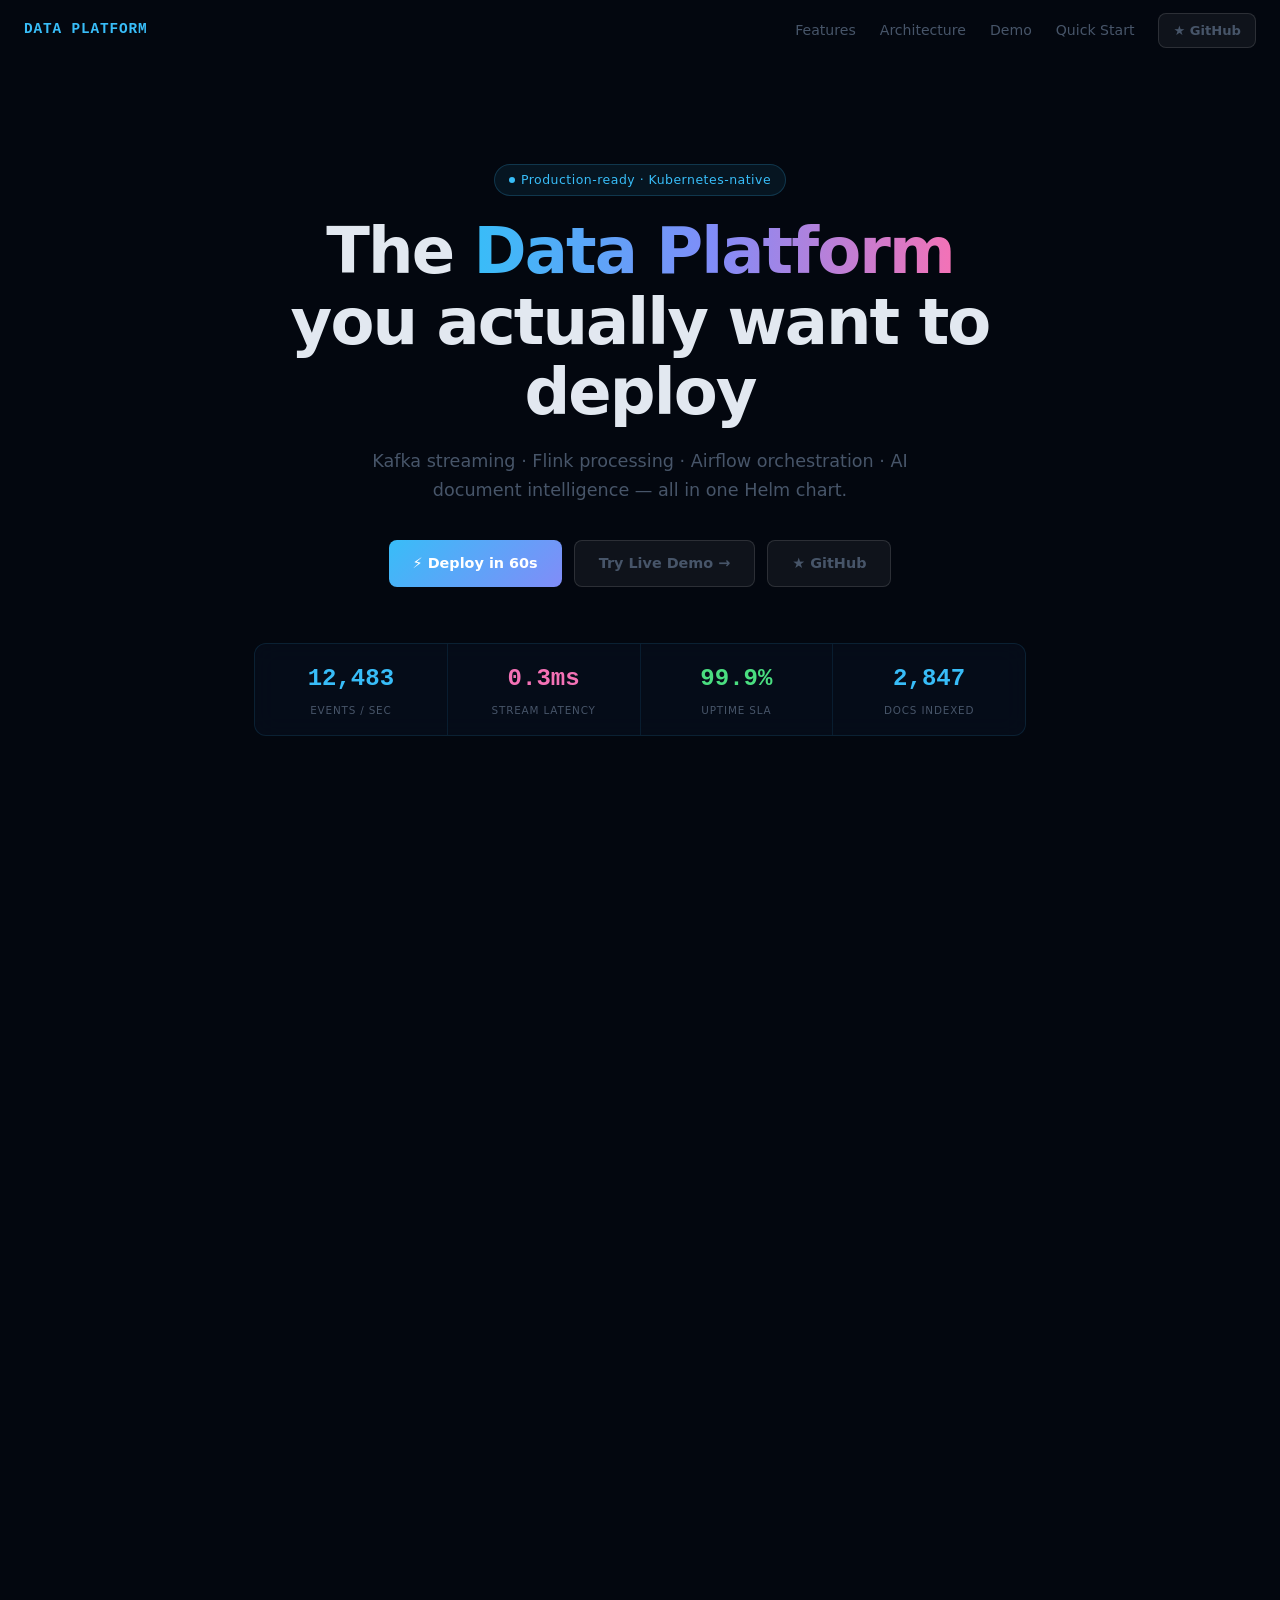
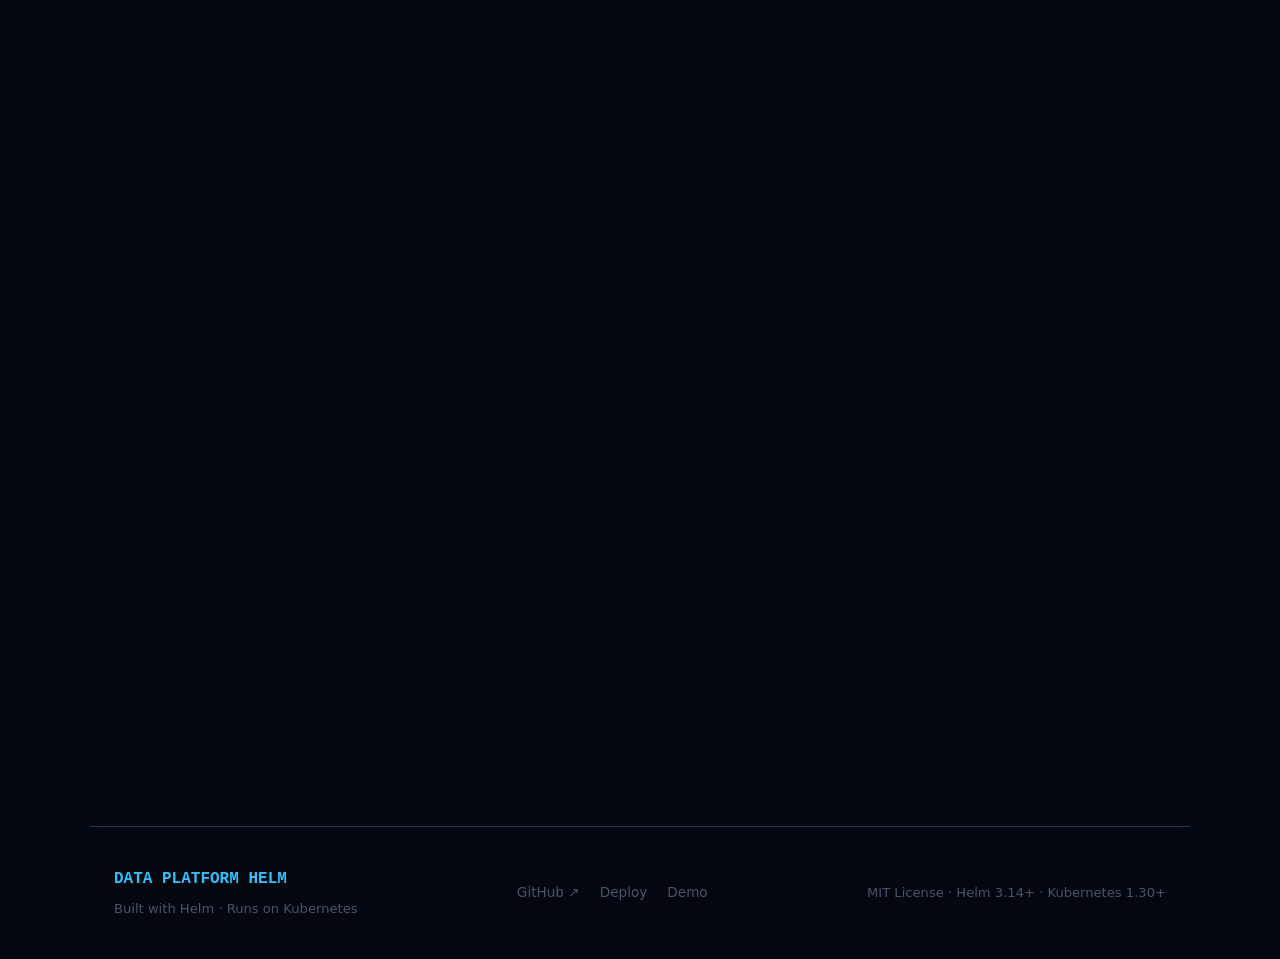
==== docs/index.html @ f7eb6afd "feat: add landing page HTML" ====
<!DOCTYPE html>
<html lang="en">
<head>
  <meta charset="UTF-8"/>
  <meta name="viewport" content="width=device-width,initial-scale=1"/>
  <title>Data Platform Helm — Kafka · Flink · Airflow on Kubernetes</title>
  <meta name="description" content="Production-ready Helm chart for Kafka, Flink, Airflow and AI document intelligence on Kubernetes."/>
  <link rel="stylesheet" href="assets/style.css"/>
  <style>
    /* Hero */
    .hero { position:relative; min-height:100vh; display:flex; align-items:center; justify-content:center; overflow:hidden; }
    #hero-canvas { position:absolute; inset:0; width:100%; height:100%; }
    .hero-content { position:relative; z-index:2; text-align:center; max-width:820px; padding:40px 24px; }
    .hero h1 { font-size:clamp(2.4rem,6vw,4rem); font-weight:800; line-height:1.1; letter-spacing:-0.03em; margin:20px 0; }
    .hero-sub { font-size:1.1rem; color:var(--muted); max-width:560px; margin:0 auto 36px; }
    .ctas { display:flex; gap:12px; justify-content:center; flex-wrap:wrap; margin-bottom:56px; }
    /* Metrics */
    .metrics { display:flex; border:1px solid rgba(56,189,248,0.12); border-radius:var(--radius); overflow:hidden; background:rgba(6,13,26,0.85); backdrop-filter:blur(12px); }
    .metric { flex:1; padding:16px; text-align:center; border-right:1px solid rgba(56,189,248,0.1); }
    .metric:last-child { border-right:none; }
    .metric-val { font-size:1.5rem; font-weight:700; font-family:var(--font-mono); color:var(--cyan); }
    .metric-val.pink { color:var(--pink); }
    .metric-val.green { color:var(--green); }
    .metric-label { font-size:0.65rem; color:var(--muted); text-transform:uppercase; letter-spacing:0.08em; margin-top:4px; }
    /* Features */
    .features-grid { display:grid; grid-template-columns:repeat(auto-fit,minmax(220px,1fr)); gap:16px; }
    .feature-icon { font-size:1.8rem; margin-bottom:12px; }
    .feature-tag { display:inline-block; background:rgba(56,189,248,0.08); border:1px solid rgba(56,189,248,0.2); color:var(--cyan); font-size:0.65rem; padding:2px 8px; border-radius:4px; margin-top:10px; font-family:var(--font-mono); }
    .feature-tag.pink   { background:rgba(244,114,182,0.08); border-color:rgba(244,114,182,0.2); color:var(--pink); }
    .feature-tag.green  { background:rgba(74,222,128,0.08);  border-color:rgba(74,222,128,0.2);  color:var(--green); }
    .feature-tag.purple { background:rgba(129,140,248,0.08); border-color:rgba(129,140,248,0.2); color:var(--purple); }
    /* Architecture */
    #arch-svg { width:100%; max-width:800px; display:block; margin:0 auto; cursor:default; }
    .arch-tooltip { background:var(--surface2); border:1px solid var(--border); border-radius:8px; padding:10px 14px; font-size:0.82rem; max-width:240px; position:absolute; pointer-events:none; display:none; z-index:10; line-height:1.5; }
    /* Tabs */
    .tabs { display:flex; gap:2px; margin-bottom:0; }
    .tab { padding:8px 18px; border-radius:6px 6px 0 0; font-size:0.85rem; cursor:pointer; background:var(--surface); color:var(--muted); border:1px solid var(--border); border-bottom:none; }
    .tab.active { background:var(--surface2); color:var(--cyan); border-color:var(--cyan); }
    .tab-panel { display:none; }
    .tab-panel.active { display:block; }
    /* Pipeline */
    .pipeline { display:flex; align-items:center; justify-content:center; gap:0; flex-wrap:wrap; margin-top:40px; }
    .pipe-node { background:var(--surface); border:1px solid var(--border); border-radius:var(--radius); padding:20px 16px; text-align:center; min-width:120px; }
    .pipe-node h4 { font-size:0.88rem; margin-bottom:6px; }
    .pipe-node p { font-size:0.72rem; color:var(--muted); }
    .pipe-arrow { color:var(--cyan); font-size:1.4rem; padding:0 8px; }
    /* Demo embed */
    .demo-embed { border:1px solid var(--border); border-radius:var(--radius); overflow:hidden; height:500px; }
    .demo-embed iframe { width:100%; height:100%; border:none; }
    /* Footer */
    footer { border-top:1px solid var(--border); padding:40px 24px; max-width:1100px; margin:0 auto; display:flex; justify-content:space-between; align-items:center; flex-wrap:wrap; gap:20px; }
    footer .logo { font-family:var(--font-mono); color:var(--cyan); font-weight:700; }
    footer p { color:var(--muted); font-size:0.82rem; }
    footer .links { display:flex; gap:20px; }
    footer .links a { color:var(--muted); text-decoration:none; font-size:0.85rem; }
    footer .links a:hover { color:var(--cyan); }
  </style>
</head>
<body>

<nav class="nav" id="nav">
  <a class="nav-logo" href="#">DATA PLATFORM</a>
  <div class="nav-links">
    <a href="#features">Features</a>
    <a href="#architecture">Architecture</a>
    <a href="#demo">Demo</a>
    <a href="#quickstart">Quick Start</a>
    <a class="btn btn-ghost" style="padding:6px 14px;font-size:0.82rem" href="https://github.com/REPLACE_ME" target="_blank" rel="noopener">★ GitHub</a>
  </div>
</nav>

<!-- HERO -->
<section class="hero" id="hero">
  <canvas id="hero-canvas"></canvas>
  <div class="hero-content">
    <div class="badge"><span class="pulse"></span>Production-ready · Kubernetes-native</div>
    <h1>The <span class="grad">Data Platform</span><br>you actually want to deploy</h1>
    <p class="hero-sub">Kafka streaming · Flink processing · Airflow orchestration · AI document intelligence — all in one Helm chart.</p>
    <div class="ctas">
      <a class="btn btn-primary" href="#quickstart">&#9889; Deploy in 60s</a>
      <a class="btn btn-ghost" href="demo.html">Try Live Demo &#8594;</a>
      <a class="btn btn-ghost" href="https://github.com/REPLACE_ME" target="_blank" rel="noopener">&#9733; GitHub</a>
    </div>
    <div class="metrics">
      <div class="metric"><div class="metric-val" id="m-events">12,483</div><div class="metric-label">Events / sec</div></div>
      <div class="metric"><div class="metric-val pink" id="m-lat">0.3ms</div><div class="metric-label">Stream latency</div></div>
      <div class="metric"><div class="metric-val green">99.9%</div><div class="metric-label">Uptime SLA</div></div>
      <div class="metric"><div class="metric-val" id="m-docs">2,847</div><div class="metric-label">Docs indexed</div></div>
    </div>
  </div>
</section>

<!-- FEATURES -->
<section class="section reveal" id="features">
  <h2 class="section-title">Everything in one chart</h2>
  <p class="section-sub">Install once. Scale independently. Each component is optional and production-hardened.</p>
  <div class="features-grid">
    <div class="card">
      <div class="feature-icon">&#9889;</div>
      <h3>Apache Kafka</h3>
      <p style="color:var(--muted);font-size:0.85rem;margin-top:8px">3-broker cluster, 10Gi persistence, PLAINTEXT listeners, Bitnami-managed.</p>
      <span class="feature-tag">bitnami/kafka 32.4.3</span>
    </div>
    <div class="card">
      <div class="feature-icon">&#127754;</div>
      <h3>Apache Flink</h3>
      <p style="color:var(--muted);font-size:0.85rem;margin-top:8px">Kubernetes Operator + session cluster, 2 TaskManagers, RocksDB + S3 checkpointing.</p>
      <span class="feature-tag pink">flink-operator 1.9.0</span>
    </div>
    <div class="card">
      <div class="feature-icon">&#128260;</div>
      <h3>Apache Airflow</h3>
      <p style="color:var(--muted);font-size:0.85rem;margin-top:8px">KubernetesExecutor, PostgreSQL backend, DAG sync ready, no scheduler contention.</p>
      <span class="feature-tag green">airflow 1.19.0</span>
    </div>
    <div class="card">
      <div class="feature-icon">&#129504;</div>
      <h3>Document Processor</h3>
      <p style="color:var(--muted);font-size:0.85rem;margin-top:8px">PDF/DOCX/XLSX ingestion, hybrid BM25 + vector search, local LLM Q&amp;A via Ollama.</p>
      <span class="feature-tag purple">RAG · Fully local</span>
    </div>
  </div>
</section>

<!-- ARCHITECTURE -->
<section class="section reveal" id="architecture" style="position:relative">
  <h2 class="section-title">How it fits together</h2>
  <p class="section-sub">Hover any component to learn its role in the stack.</p>
  <svg id="arch-svg" viewBox="0 0 800 340" xmlns="http://www.w3.org/2000/svg"></svg>
  <div class="arch-tooltip" id="arch-tooltip"></div>
</section>

<!-- DEMO PREVIEW -->
<section class="section reveal" id="demo">
  <h2 class="section-title">AI document intelligence, fully local</h2>
  <p class="section-sub">Upload PDFs, Word docs, and spreadsheets. Search semantically. Ask questions answered by an on-device LLM.</p>
  <div class="demo-embed">
    <iframe src="demo.html?preview=1" title="Document Processor Demo" loading="lazy"></iframe>
  </div>
  <div style="text-align:center;margin-top:20px">
    <a class="btn btn-primary" href="demo.html">Open full demo &#8594;</a>
  </div>
</section>

<!-- QUICK START -->
<section class="section reveal" id="quickstart">
  <h2 class="section-title">Up and running in 60 seconds</h2>
  <p class="section-sub">Choose your deployment method.</p>
  <div class="tabs">
    <div class="tab active" data-tab="docker">Docker Compose</div>
    <div class="tab" data-tab="helm">Helm</div>
  </div>
  <div class="tab-panel active" id="tab-docker">
    <div class="code-block"><button class="copy-btn" data-copy="docker">Copy</button><span style="color:var(--muted)"># 1. Enter the app directory</span>
cd data-platform/apps/document-processor

<span style="color:var(--muted)"># 2. Copy environment config</span>
cp .env.example .env

<span style="color:var(--muted)"># 3. Build and start</span>
docker compose up --build

<span style="color:var(--green)"># Open http://localhost:8000 once you see "All services ready"</span></div>
  </div>
  <div class="tab-panel" id="tab-helm">
    <div class="code-block"><button class="copy-btn" data-copy="helm">Copy</button><span style="color:var(--muted)"># Add chart dependencies</span>
helm dependency update data-platform/

<span style="color:var(--muted)"># Install to Kubernetes</span>
helm install data-platform data-platform/ \
  --namespace data-engineering \
  --create-namespace

<span style="color:var(--green)"># Verify rollout</span>
kubectl get pods -n data-engineering</div>
  </div>
</section>

<!-- PIPELINE FLOW -->
<section class="section reveal" id="pipeline">
  <h2 class="section-title">The data pipeline</h2>
  <p class="section-sub">From raw events to queryable intelligence.</p>
  <div class="pipeline">
    <div class="pipe-node"><div style="font-size:1.4rem">&#128229;</div><h4>Ingest</h4><p>HTTP / file upload</p></div>
    <div class="pipe-arrow">&#8594;</div>
    <div class="pipe-node"><div style="font-size:1.4rem">&#9889;</div><h4>Kafka</h4><p>Event streaming</p></div>
    <div class="pipe-arrow">&#8594;</div>
    <div class="pipe-node"><div style="font-size:1.4rem">&#127754;</div><h4>Flink</h4><p>Stream processing</p></div>
    <div class="pipe-arrow">&#8594;</div>
    <div class="pipe-node"><div style="font-size:1.4rem">&#129504;</div><h4>Embed</h4><p>Vector index</p></div>
    <div class="pipe-arrow">&#8594;</div>
    <div class="pipe-node"><div style="font-size:1.4rem">&#128269;</div><h4>Query</h4><p>Hybrid search + RAG</p></div>
  </div>
</section>

<!-- FOOTER -->
<footer>
  <div>
    <div class="logo">DATA PLATFORM HELM</div>
    <p style="margin-top:6px">Built with Helm · Runs on Kubernetes</p>
  </div>
  <div class="links">
    <a href="https://github.com/REPLACE_ME" target="_blank" rel="noopener">GitHub &#8599;</a>
    <a href="#quickstart">Deploy</a>
    <a href="demo.html">Demo</a>
  </div>
  <p>MIT License · Helm 3.14+ · Kubernetes 1.30+</p>
</footer>

<div class="toast-wrap" id="toasts"></div>

<script type="module" src="assets/particles.js"></script>
<script type="module" src="assets/landing.js"></script>
</body>
</html>
---- docs/assets/style.css ----
*, *::before, *::after { box-sizing: border-box; margin: 0; padding: 0; }

:root {
  --bg:           #03070f;
  --surface:      #060d1a;
  --surface2:     #0f1f34;
  --border:       #1e3a5f;
  --cyan:         #38bdf8;
  --purple:       #818cf8;
  --pink:         #f472b6;
  --green:        #4ade80;
  --yellow:       #fbbf24;
  --red:          #f87171;
  --text:         #e2e8f0;
  --muted:        #475569;
  --radius:       12px;
  --font-mono:    'JetBrains Mono', 'Fira Code', monospace;
}

body { background: var(--bg); color: var(--text); font-family: Inter, system-ui, sans-serif; line-height: 1.6; }

/* Gradient text */
.grad { background: linear-gradient(90deg, var(--cyan), var(--purple), var(--pink)); -webkit-background-clip: text; -webkit-text-fill-color: transparent; background-clip: text; }

/* Buttons */
.btn { display: inline-flex; align-items: center; gap: 8px; padding: 11px 24px; border-radius: 8px; font-size: 0.9rem; font-weight: 600; cursor: pointer; border: none; transition: transform 0.15s, opacity 0.15s; text-decoration: none; }
.btn-primary { background: linear-gradient(135deg, var(--cyan), var(--purple)); color: #fff; }
.btn-primary:hover { transform: translateY(-1px); opacity: 0.9; }
.btn-ghost { background: rgba(255,255,255,0.05); border: 1px solid rgba(255,255,255,0.12); color: var(--muted); }
.btn-ghost:hover { border-color: rgba(56,189,248,0.4); color: var(--text); }

/* Cards */
.card { background: var(--surface); border: 1px solid var(--border); border-radius: var(--radius); padding: 24px; transition: border-color 0.2s, transform 0.2s; }
.card:hover { border-color: var(--cyan); transform: translateY(-2px); }

/* Badges */
.badge { display: inline-flex; align-items: center; gap: 6px; background: rgba(56,189,248,0.08); border: 1px solid rgba(56,189,248,0.2); border-radius: 999px; padding: 5px 14px; font-size: 0.78rem; color: var(--cyan); letter-spacing: 0.04em; }
.badge .pulse { width: 6px; height: 6px; background: var(--cyan); border-radius: 50%; animation: pulse 2s infinite; }
@keyframes pulse { 0%,100%{opacity:1;transform:scale(1)} 50%{opacity:0.4;transform:scale(0.7)} }

/* Status badges */
.status { display: inline-flex; align-items: center; gap: 5px; padding: 2px 10px; border-radius: 999px; font-size: 0.7rem; font-weight: 600; text-transform: uppercase; letter-spacing: 0.06em; }
.status-ready      { background: rgba(74,222,128,0.1);  color: var(--green); }
.status-processing { background: rgba(251,191,36,0.1);  color: var(--yellow); }
.status-error      { background: rgba(248,113,113,0.1); color: var(--red); }

/* Section layout */
.section { max-width: 1100px; margin: 0 auto; padding: 80px 24px; }
.section-title { font-size: clamp(1.6rem,3vw,2.2rem); font-weight: 800; letter-spacing: -0.02em; text-align: center; margin-bottom: 12px; }
.section-sub { text-align: center; color: var(--muted); font-size: 1rem; margin-bottom: 48px; }

/* Sticky nav */
.nav { position: fixed; top: 0; left: 0; right: 0; z-index: 100; padding: 0 24px; height: 60px; display: flex; align-items: center; justify-content: space-between; transition: background 0.3s, border-bottom 0.3s; }
.nav.scrolled { background: var(--surface); border-bottom: 1px solid var(--border); }
.nav-logo { font-family: var(--font-mono); font-size: 0.9rem; font-weight: 700; color: var(--cyan); letter-spacing: 0.06em; text-decoration: none; }
.nav-links { display: flex; gap: 24px; align-items: center; }
.nav-links a { color: var(--muted); text-decoration: none; font-size: 0.88rem; transition: color 0.15s; }
.nav-links a:hover { color: var(--text); }

/* Code blocks */
.code-block { background: var(--surface); border: 1px solid var(--border); border-radius: var(--radius); padding: 20px; font-family: var(--font-mono); font-size: 0.82rem; color: var(--cyan); overflow-x: auto; position: relative; white-space: pre; }
.copy-btn { position: absolute; top: 12px; right: 12px; background: rgba(56,189,248,0.1); border: 1px solid rgba(56,189,248,0.2); color: var(--cyan); border-radius: 6px; padding: 4px 12px; font-size: 0.72rem; cursor: pointer; }
.copy-btn:hover { background: rgba(56,189,248,0.2); }

/* Scroll reveal */
.reveal { opacity: 0; transform: translateY(24px); transition: opacity 0.6s ease, transform 0.6s ease; }
.reveal.visible { opacity: 1; transform: none; }

/* Toast */
.toast-wrap { position: fixed; bottom: 24px; right: 24px; display: flex; flex-direction: column; gap: 8px; z-index: 999; pointer-events: none; }
.toast { background: var(--surface2); border: 1px solid var(--border); border-radius: 8px; padding: 10px 18px; font-size: 0.84rem; animation: slideup 0.2s ease; }
@keyframes slideup { from { transform: translateY(10px); opacity: 0; } }
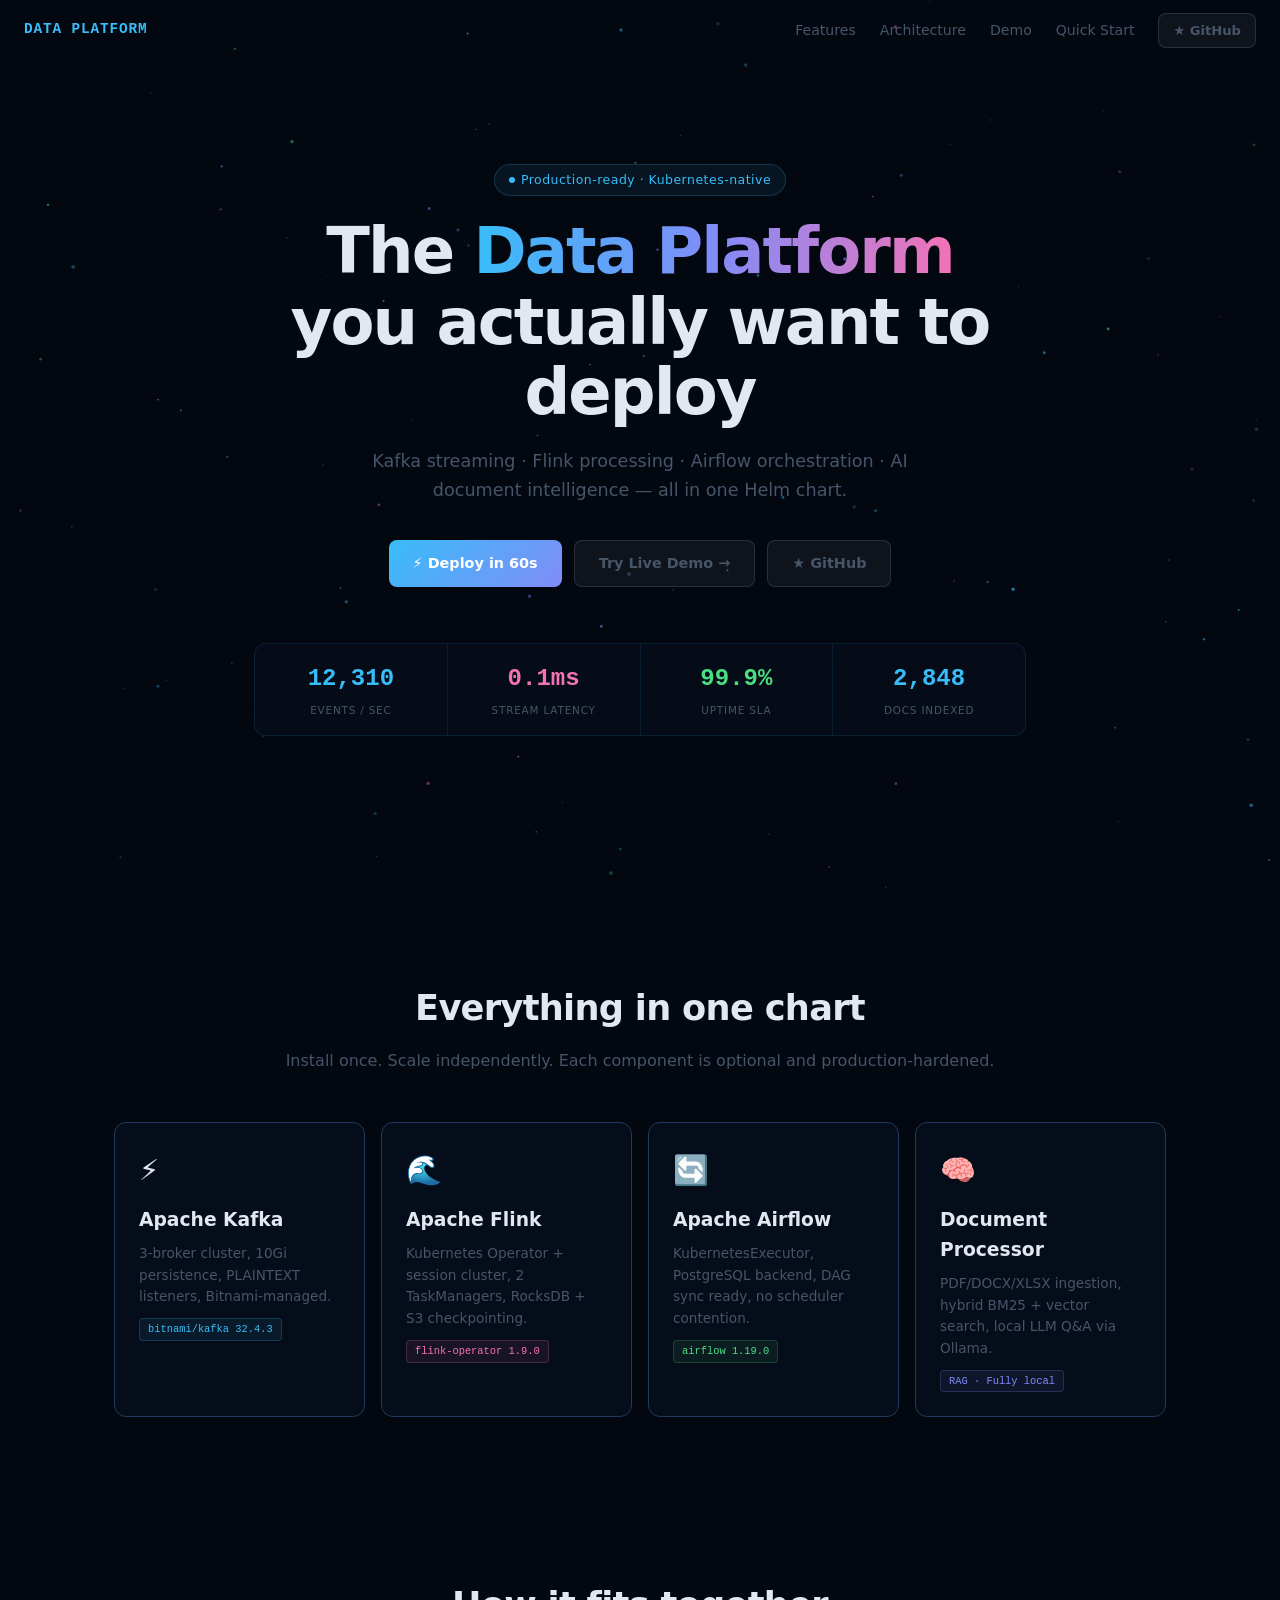
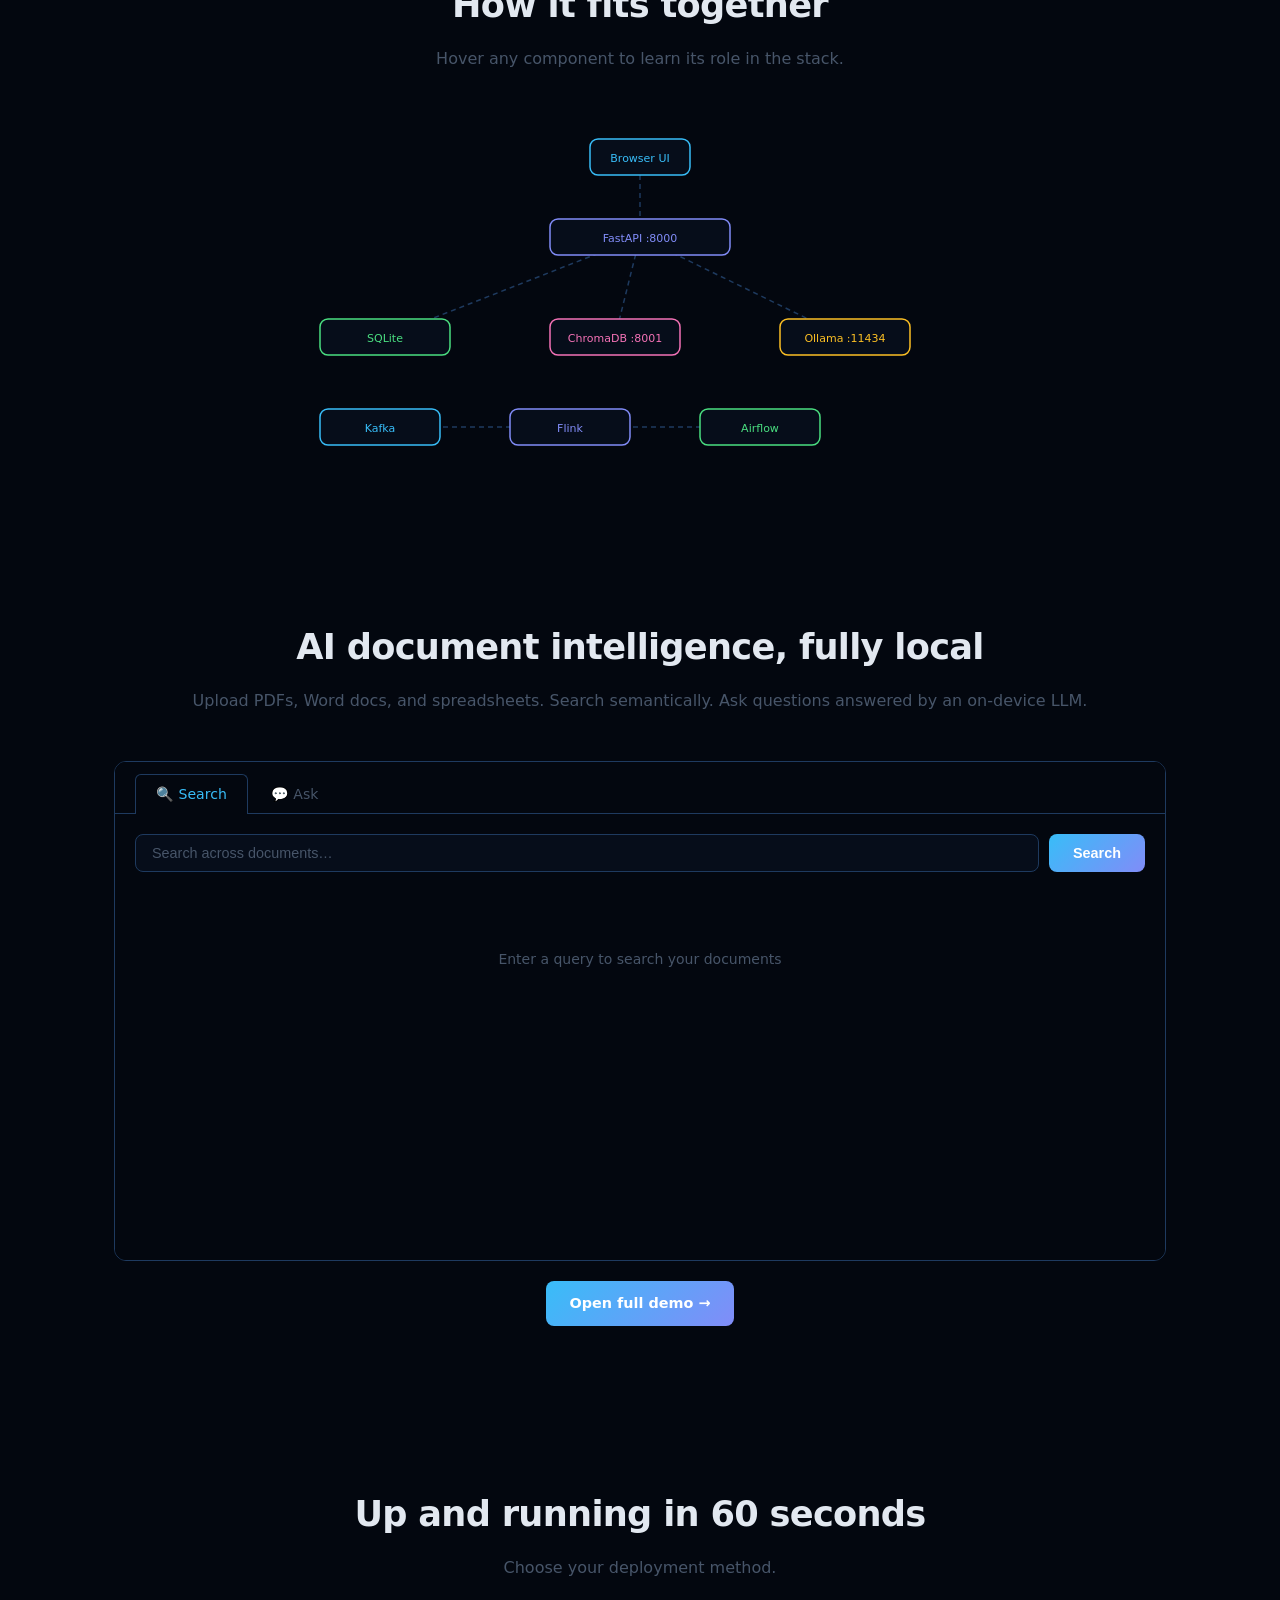
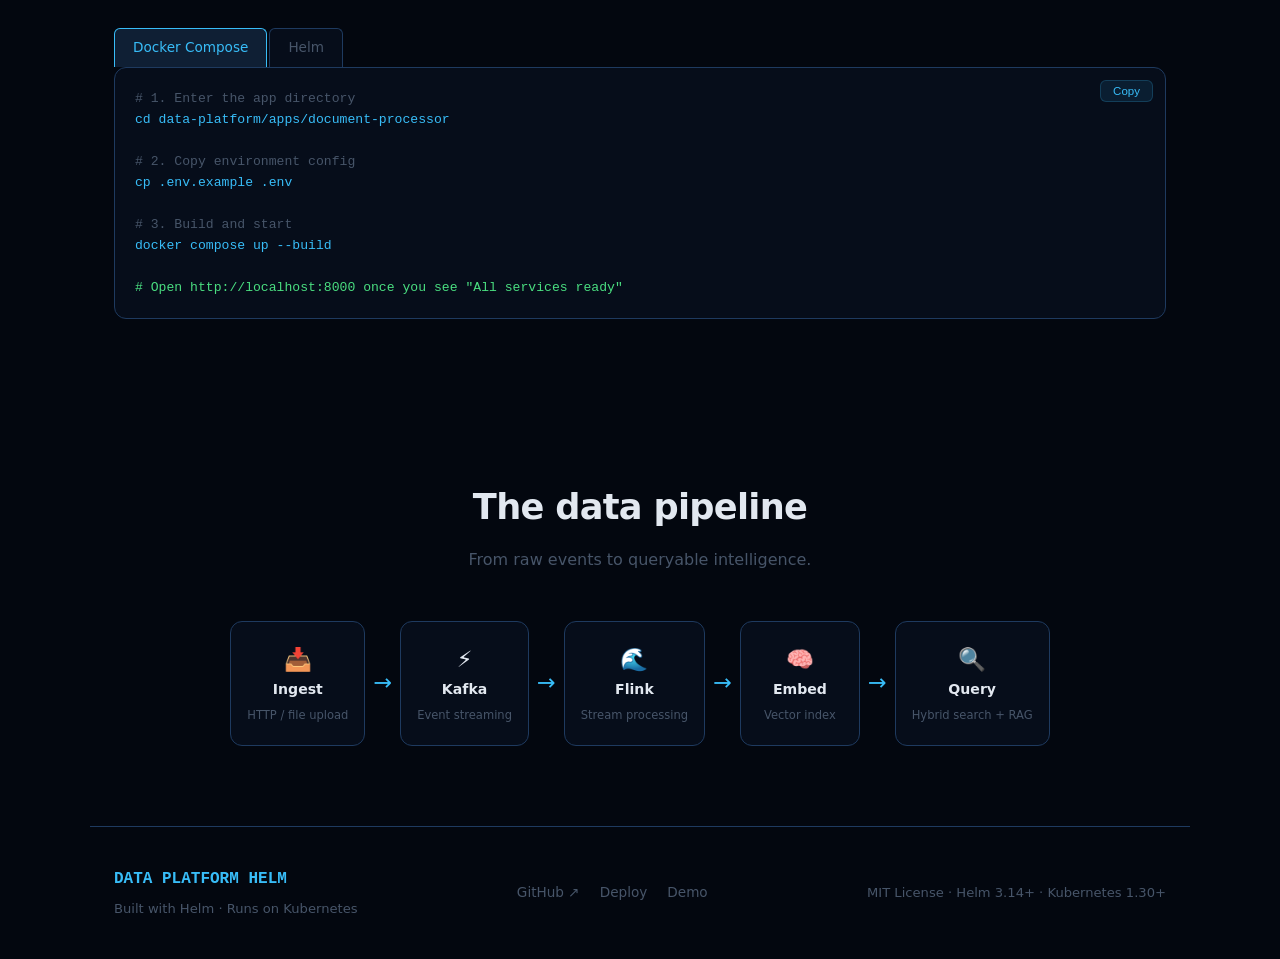
==== commit 39afa875: "chore: wire real GitHub URL and gitignore .superpowers Co-Authored-By: Claude Sonnet 4.6 <noreply@an" ====
--- a/docs/index.html
+++ b/docs/index.html
@@ -65,7 +65,7 @@
     <a href="#architecture">Architecture</a>
     <a href="#demo">Demo</a>
     <a href="#quickstart">Quick Start</a>
-    <a class="btn btn-ghost" style="padding:6px 14px;font-size:0.82rem" href="https://github.com/REPLACE_ME" target="_blank" rel="noopener">★ GitHub</a>
+    <a class="btn btn-ghost" style="padding:6px 14px;font-size:0.82rem" href="https://github.com/Akshay007724/data-platform-helm" target="_blank" rel="noopener">★ GitHub</a>
   </div>
 </nav>
 
@@ -79,7 +79,7 @@
     <div class="ctas">
       <a class="btn btn-primary" href="#quickstart">&#9889; Deploy in 60s</a>
       <a class="btn btn-ghost" href="demo.html">Try Live Demo &#8594;</a>
-      <a class="btn btn-ghost" href="https://github.com/REPLACE_ME" target="_blank" rel="noopener">&#9733; GitHub</a>
+      <a class="btn btn-ghost" href="https://github.com/Akshay007724/data-platform-helm" target="_blank" rel="noopener">&#9733; GitHub</a>
     </div>
     <div class="metrics">
       <div class="metric"><div class="metric-val" id="m-events">12,483</div><div class="metric-label">Events / sec</div></div>
@@ -200,7 +200,7 @@
     <p style="margin-top:6px">Built with Helm · Runs on Kubernetes</p>
   </div>
   <div class="links">
-    <a href="https://github.com/REPLACE_ME" target="_blank" rel="noopener">GitHub &#8599;</a>
+    <a href="https://github.com/Akshay007724/data-platform-helm" target="_blank" rel="noopener">GitHub &#8599;</a>
     <a href="#quickstart">Deploy</a>
     <a href="demo.html">Demo</a>
   </div>
